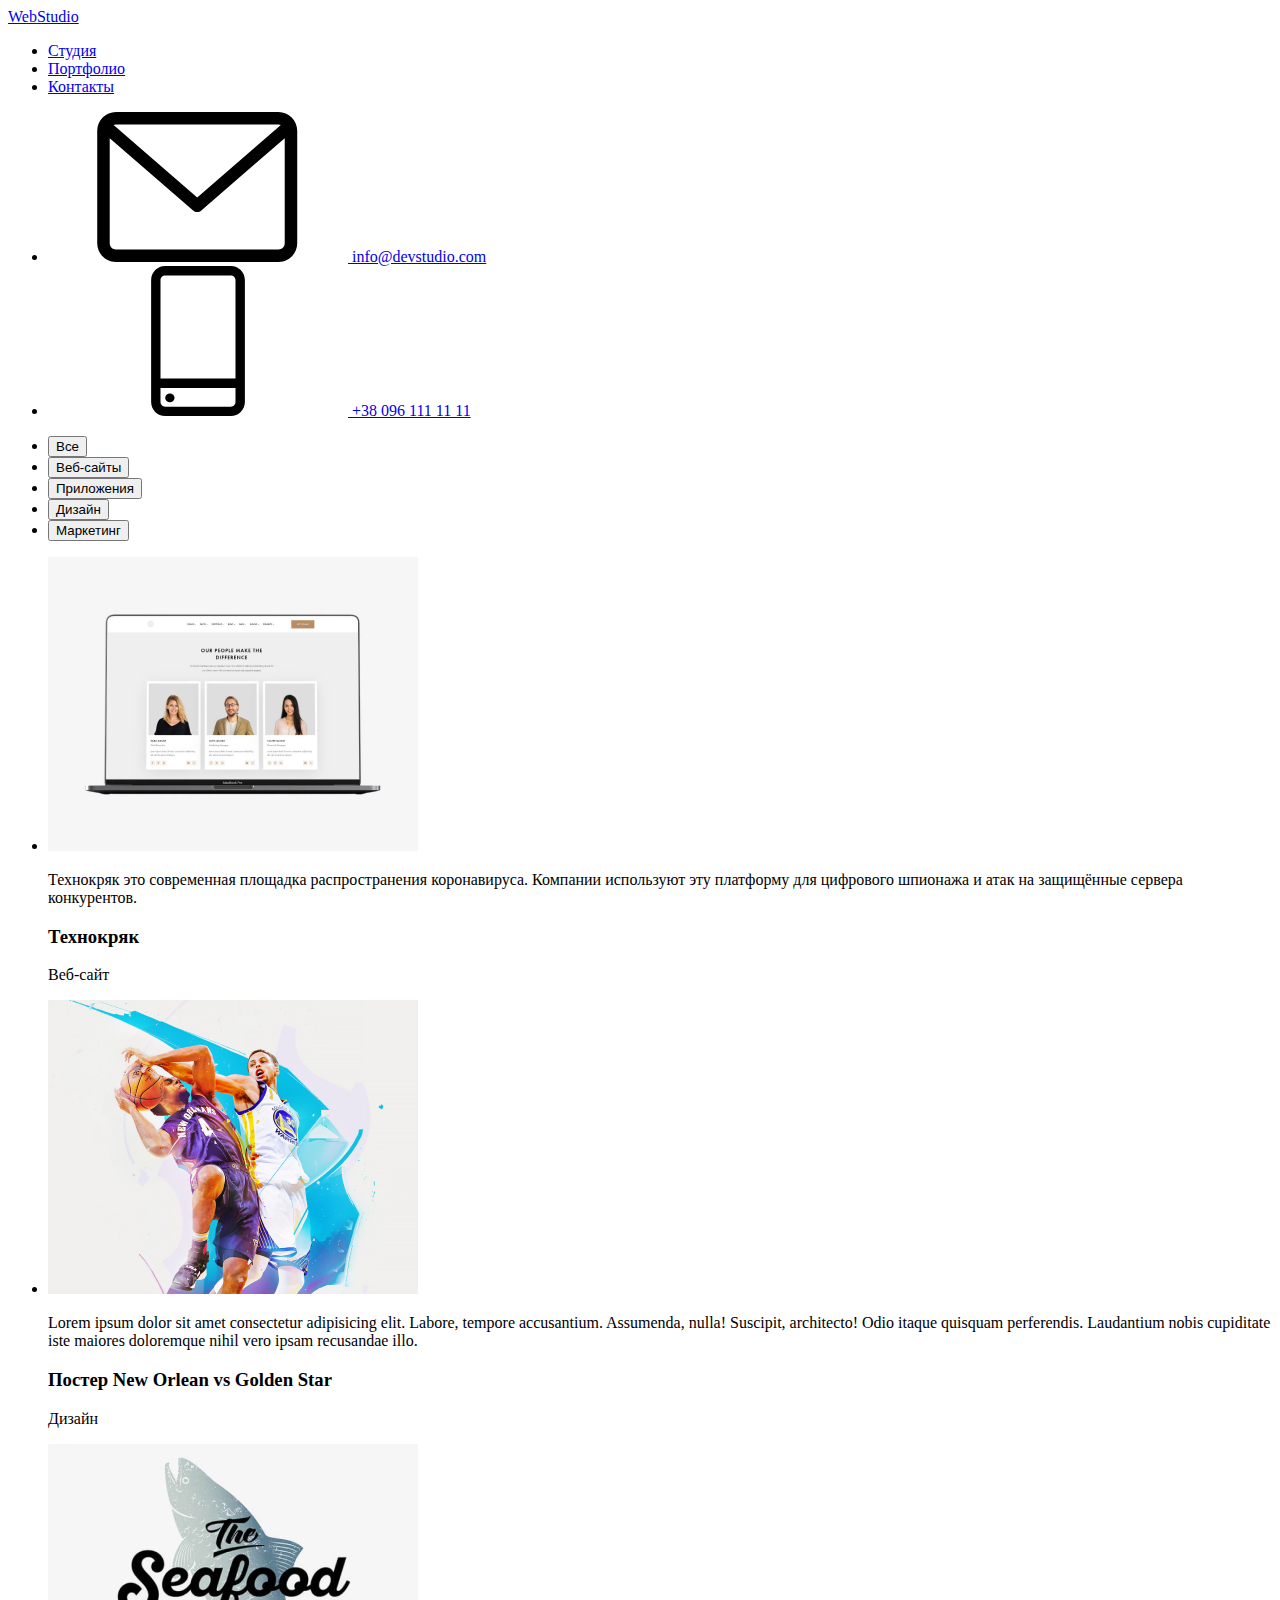
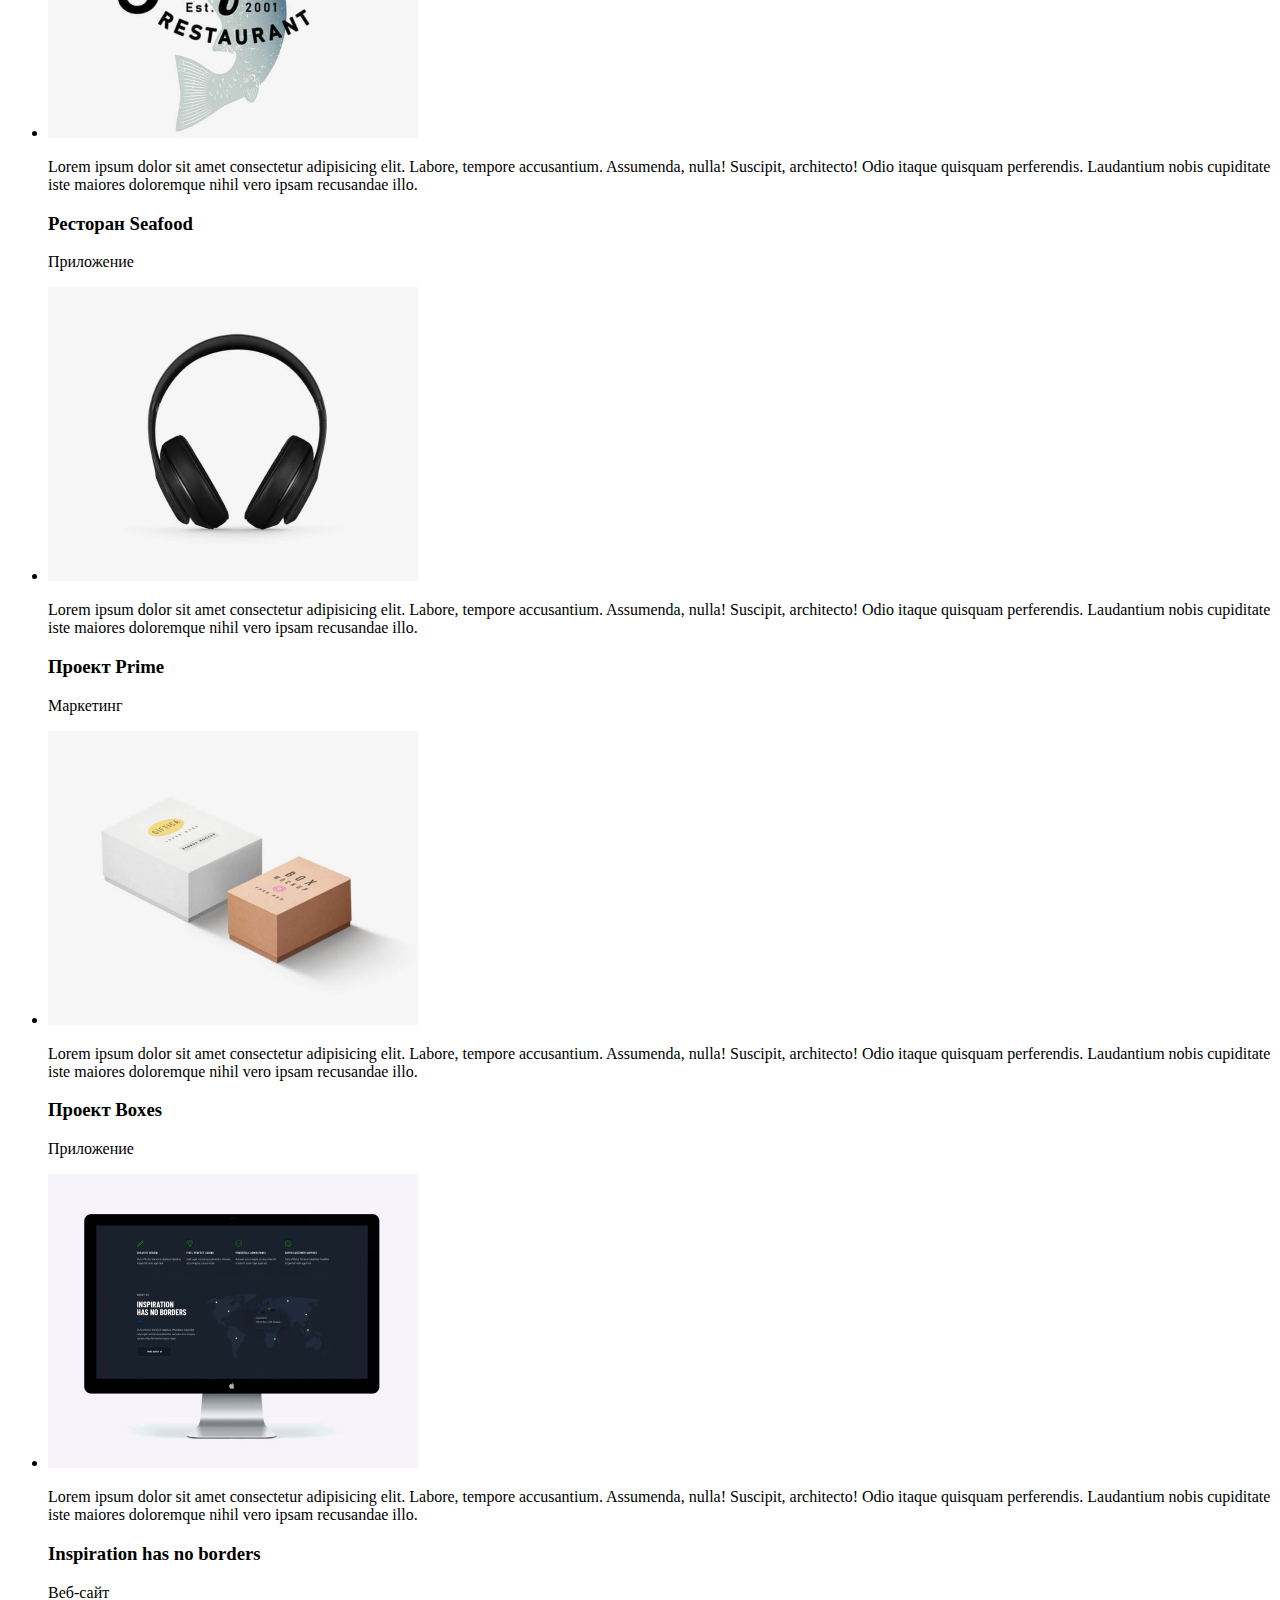
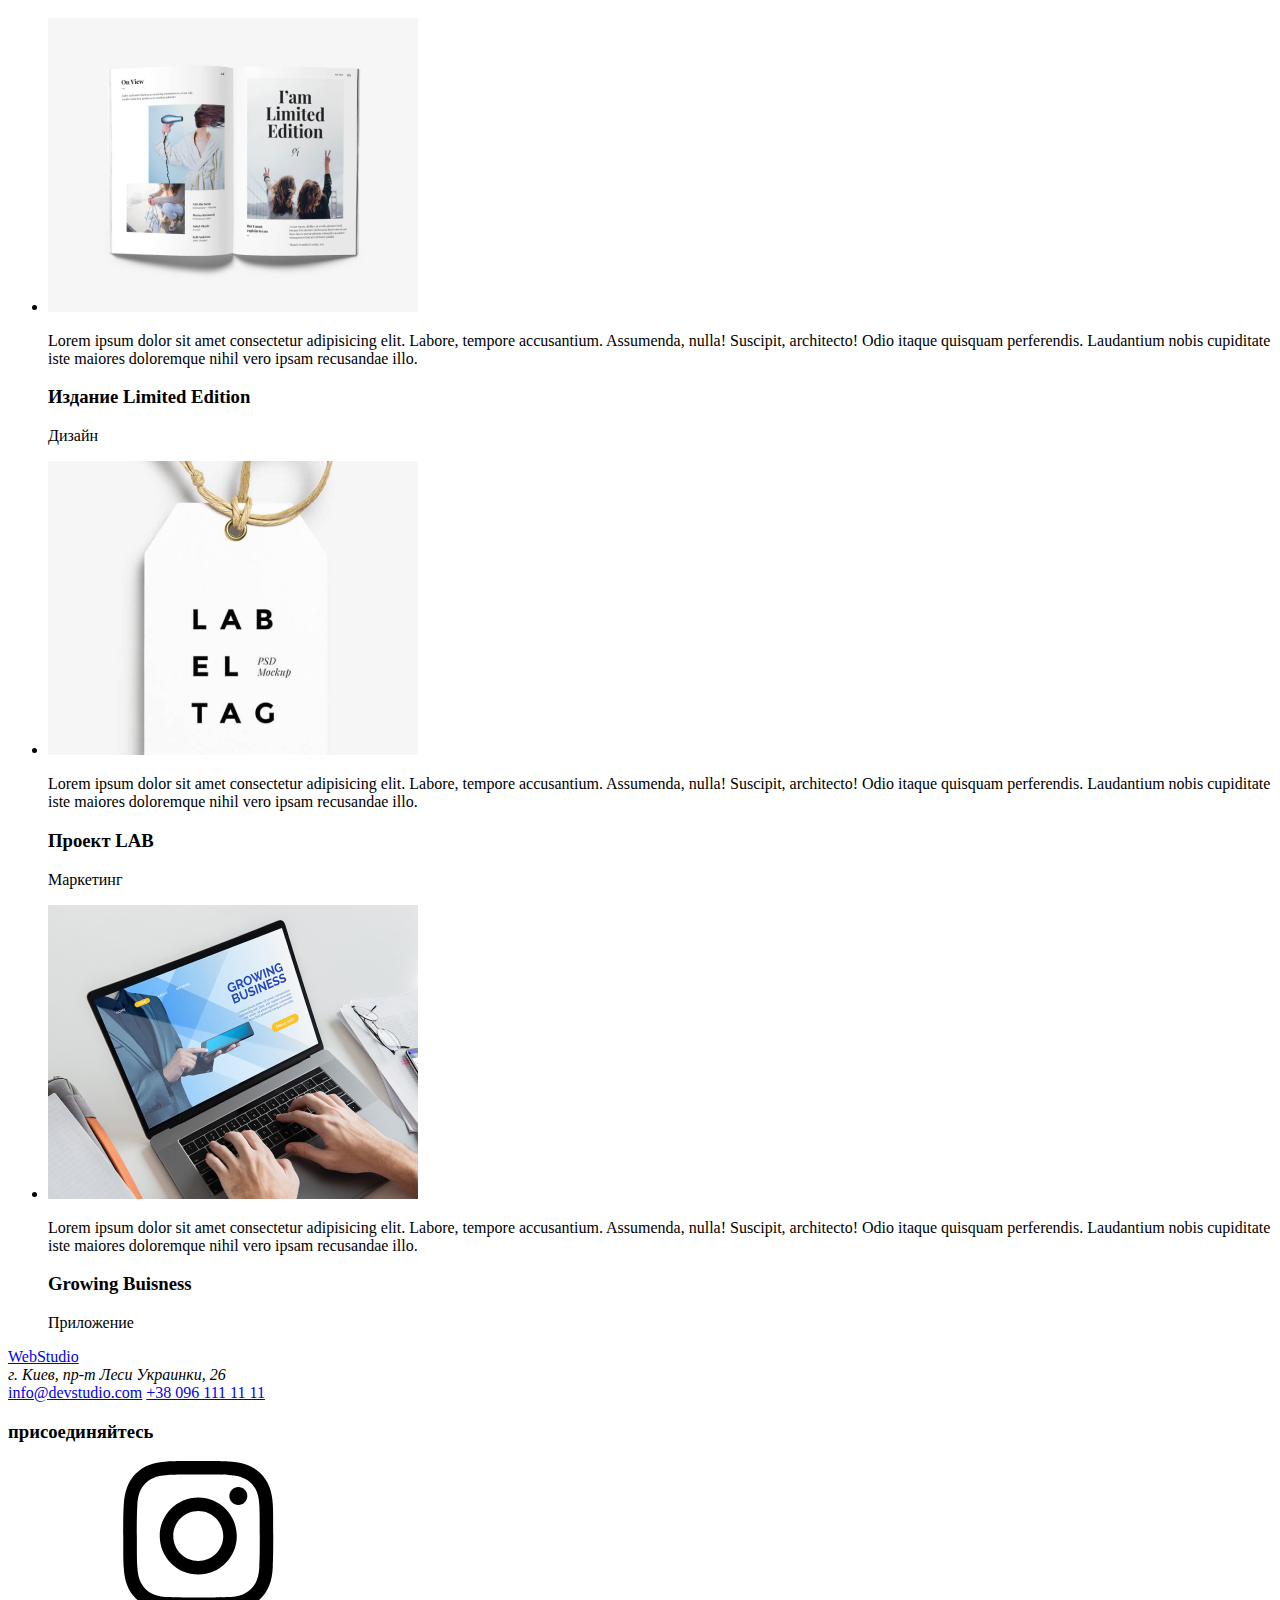
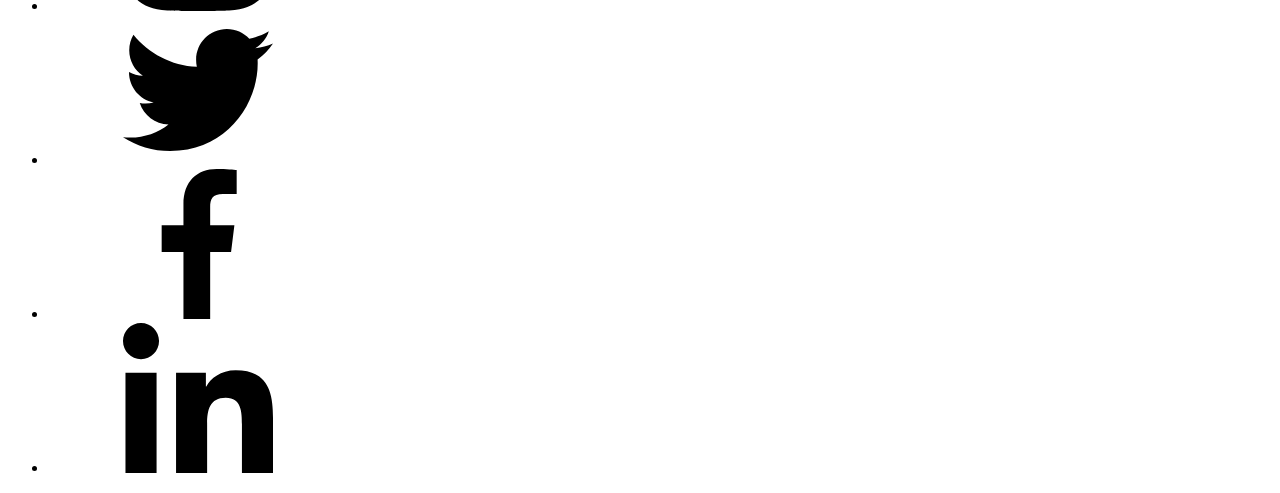
==== portfolio.html @ ac51b651 "goit-markup-hw-07" ====
<!DOCTYPE html>
<html lang="en">
<head>
    <meta charset="UTF-8">
    <meta name="viewport" content="width=device-width, initial-scale=1.0">
    <title>Портфолио</title>
    <link href="https://fonts.googleapis.com/css2?family=Raleway:wght@700&family=Roboto:wght@400;500;700;900&display=swap"
        rel="stylesheet">
    <link rel="stylesheet" href="./CSS/styles.css">
</head>
<body class="portfolio-body">
    <header class="header">
        <!--Menu Container-->
        <div class="container header-container">
            <nav class="navigation">
                <a class="link logo" href="#home"><span class="web">Web</span>Studio</a>
                <ul class="list menu">
                    <li class="menu-item"><a href="./index.html" class="link underline">Студия</a></li>
                    <li class="menu-item"><a href="./portfolio.html" class="link underline-st">Портфолио</a></li>
                    <li class="menu-item"><a href="#contacts" class="link underline">Контакты</a></li>
                </ul>
            </nav>
            <ul class="list menu">
                <li class="menu-item mailto">
                    <a href="mailto:info@devstudio.com" class="contacts-header">
                        <svg class="contact-icons-svg1">
                            <use href="./img/icons/sprite.svg.svg#envelope"></use>
                        </svg>
                        info@devstudio.com</a>
                </li>
                <li class="menu-item phone">
                    <a href="tel:00380961111111" class="contacts-header">
                        <svg class="contact-icons-svg2">
                            <use href="./img/icons/sprite.svg.svg#smartphone"></use>
                        </svg>
                        +38 096 111 11 11</a>
                </li>
            </ul>
        </div>
    </header>
    <main>
        <!--Portfolio Container-->
        <section class="section portfolio-border">
        <div class="container">
            <ul class="portfolio-button">
                <li class="btn-p">
                    <button class="button-portf" type="button">Все</button>
                </li>
                <li class="btn-p">
                    <button class="button-portf" type="button">Веб-сайты</button>
                </li>
                <li class="btn-p">
                    <button class="button-portf" type="button">Приложения</button>
                </li>
                <li class="btn-p">
                    <button class="button-portf" type="button">Дизайн</button>
                </li>
                <li class="btn-p">
                    <button class="button-portf" type="button">Маркетинг</button>
                </li>
            </ul>
            <ul class="portfolio-figure">
                <li class="port-item figure-portf overflow">
                    <div class="overflow">
                        <img src="./img/tehnokrak.jpg" alt="технокряк">
                        <div class="overlay">
                            <p class="overlay-text">Технокряк это современная площадка распространения коронавируса. Компании используют эту платформу для цифрового
                            шпионажа и атак на защищённые сервера конкурентов.</p>
                        </div>
                    </div>
                    <div class="portfoilio-items">
                    <h3 class="project-name">Технокряк</h3>
                    <p class="project-description">Веб-сайт</p>
                    </div>
                </li>
                <li class="port-item figure-portf overflow">
                    <div class="overflow">
                        <img src="./img/posterneworlean.jpg" width="370" height="294" alt="new-orlean-vs-golden-star">
                        <div class="overlay">
                            <p class="overlay-text">Lorem ipsum dolor sit amet consectetur adipisicing elit. Labore, tempore accusantium. Assumenda, nulla! Suscipit, architecto! Odio itaque quisquam perferendis. Laudantium nobis cupiditate iste maiores doloremque nihil vero ipsam recusandae illo.</p>
                        </div>
                    </div>
                    <div class="portfoilio-items">
                    <h3 class="project-name">Постер New Orlean vs Golden Star</h3>
                    <p class="project-description">Дизайн</p>
                    </div>
                </li>
                <li class="port-item figure-portf overflow">
                    <div class="overflow">
                        <img src="./img/restseafood.jpg" width="370" height="294" alt="seafood">
                        <div class="overlay">
                            <p class="overlay-text">Lorem ipsum dolor sit amet consectetur adipisicing elit. Labore, tempore accusantium. Assumenda, nulla! Suscipit,
                                architecto! Odio itaque quisquam perferendis. Laudantium nobis cupiditate iste maiores doloremque nihil vero
                                ipsam recusandae illo.</p>
                        </div>
                    </div>
                    <div class="portfoilio-items">
                    <h3 class="project-name">Ресторан Seafood</h3>
                    <p class="project-description">Приложение</p>
                    </div>
                </li>
                <li class="port-item figure-portf overflow">
                    <div class="overflow">
                        <img src="./img/projectprime.jpg" width="370" height="294" alt="prime">
                        <div class="overlay">
                            <p class="overlay-text">Lorem ipsum dolor sit amet consectetur adipisicing elit. Labore, tempore accusantium. Assumenda, nulla! Suscipit,
                                architecto! Odio itaque quisquam perferendis. Laudantium nobis cupiditate iste maiores doloremque nihil vero
                                ipsam recusandae illo.</p>
                        </div>
                    </div>
                    <div class="portfoilio-items">
                    <h3 class="project-name">Проект Prime</h3>
                    <p class="project-description">Маркетинг</p>
                    </div>
                </li>
                <li class="port-item figure-portf overflow">
                    <div class="overflow">
                        <img src="./img/projectboxes.jpg" width="370" height="294" alt="boxes">
                        <div class="overlay">
                            <p class="overlay-text">Lorem ipsum dolor sit amet consectetur adipisicing elit. Labore, tempore accusantium. Assumenda, nulla! Suscipit,
                                architecto! Odio itaque quisquam perferendis. Laudantium nobis cupiditate iste maiores doloremque nihil vero
                                ipsam recusandae illo.</p>
                        </div>
                    </div>
                    <div class="portfoilio-items">
                    <h3 class="project-name">Проект Boxes</h3>
                    <p class="project-description">Приложение</p>
                    </div>
                </li>
                <li class="port-item figure-portf overflow">
                    <div class="overflow">
                        <img src="./img/inspiration.jpg" width="370" height="294" alt="inspirationweb">
                        <div class="overlay">
                            <p class="overlay-text">Lorem ipsum dolor sit amet consectetur adipisicing elit. Labore, tempore accusantium. Assumenda, nulla! Suscipit,
                                architecto! Odio itaque quisquam perferendis. Laudantium nobis cupiditate iste maiores doloremque nihil vero
                                ipsam recusandae illo.</p>
                        </div>
                    </div>
                    <div class="portfoilio-items">
                    <h3 class="project-name">Inspiration has no borders</h3>
                    <p class="project-description">Веб-сайт</p>
                    </div>
                </li>
                <li class="port-item figure-portf overflow">
                    <div class="overflow">
                        <img src="./img/limitededition.jpg" width="370" height="294" alt="limitededition">
                        <div class="overlay">
                            <p class="overlay-text">Lorem ipsum dolor sit amet consectetur adipisicing elit. Labore, tempore accusantium. Assumenda, nulla! Suscipit,
                                architecto! Odio itaque quisquam perferendis. Laudantium nobis cupiditate iste maiores doloremque nihil vero
                                ipsam recusandae illo.</p>
                        </div>
                    </div>
                    <div class="portfoilio-items">
                    <h3 class="project-name">Издание Limited Edition</h3>
                    <p class="project-description">Дизайн</p>
                    </div>
                </li>
                <li class="port-item figure-portf overflow">
                    <div class="overflow">
                        <img src="./img/projectlab.jpg" width="370" height="294" alt="projectlab">
                        <div class="overlay">
                            <p class="overlay-text">Lorem ipsum dolor sit amet consectetur adipisicing elit. Labore, tempore accusantium. Assumenda, nulla! Suscipit,
                                architecto! Odio itaque quisquam perferendis. Laudantium nobis cupiditate iste maiores doloremque nihil vero
                                ipsam recusandae illo.</p>
                        </div>
                    </div>
                    <div class="portfoilio-items">
                    <h3 class="project-name">Проект LAB</h3>
                    <p class="project-description">Маркетинг</p>
                    </div>
                </li>
                <li class="port-item figure-portf overflow">
                    <div class="overflow">
                        <img src="./img/growingbuisness.jpg" width="370" height="294" alt="GROWINGBUISNESS">
                        <div class="overlay">
                            <p class="overlay-text">Lorem ipsum dolor sit amet consectetur adipisicing elit. Labore, tempore accusantium. Assumenda, nulla! Suscipit,
                                architecto! Odio itaque quisquam perferendis. Laudantium nobis cupiditate iste maiores doloremque nihil vero
                                ipsam recusandae illo.</p>
                        </div>
                    </div>
                    <div class="portfoilio-items">
                    <h3 class="project-name">Growing Buisness</h3>
                    <p class="project-description">Приложение</p>
                    </div>
                </li>
            </ul>
        </div>
        </section>
    </main>
        <footer>
            <!--Footer Container-->
            <div class="container flexbox-footer">
                <div class="footer-info">
                    <a href="#home" class="link logo-footer"><span class="web">Web</span><span class="studio">Studio</span></a>
                    <address class="adress footer-padding">
                        г. Киев, пр-т Леси Украинки, 26
                    </address>
                    <a href="mailto:info@devstudio.com" class="contacts-footer footer-padding">info@devstudio.com</a>
                    <a href="tel:00380961111111" class="contacts-footer footer-padding">+38 096 111 11 11</a>
                </div>
                <div class="footer-info">
                    <h3 class="icon-title">присоединяйтесь</h3>
                    <ul class="list social-icons-footer">
                        <li class="social-icons-item">
                            <a class="social-icons-link-footer" href="https://instagram.com/" target="_blank"
                                rel="noopener noreferer" aria-label="Instagram">
                                <svg class="social-icon-svg footer-icons">
                                    <use href="./img/icons/sprite.svg.svg#instagram"></use>
                                </svg>
                            </a>
                        </li>
                        <li class="social-icons-item">
                            <a class="social-icons-link-footer" href="https://twitter.com/" target="_blank"
                                rel="noopener noreferer" aria-label="Twitter">
                                <svg class="social-icon-svg footer-icons">
                                    <use href="./img/icons/sprite.svg.svg#twitter"></use>
                                </svg>
                            </a>
                        </li>
                        <li class="social-icons-item">
                            <a class="social-icons-link-footer" href="https://facebook.com/" target="_blank"
                                rel="noopener noreferer" aria-label="Facebook">
                                <svg class="social-icon-svg footer-icons">
                                    <use href="./img/icons/sprite.svg.svg#facebook"></use>
                                </svg>
                            </a>
                        </li>
                        <li class="social-icons-item">
                            <a class="social-icons-link-footer" href="https://linkedin.com/" target="_blank"
                                rel="noopener noreferer" aria-label="LinkedIn">
                                <svg class="social-icon-svg footer-icons">
                                    <use href="./img/icons/sprite.svg.svg#linkedin"></use>
                                </svg>
                            </a>
                        </li>
                    </ul>
                </div>
            </div>
        </footer>
</body>
</html>
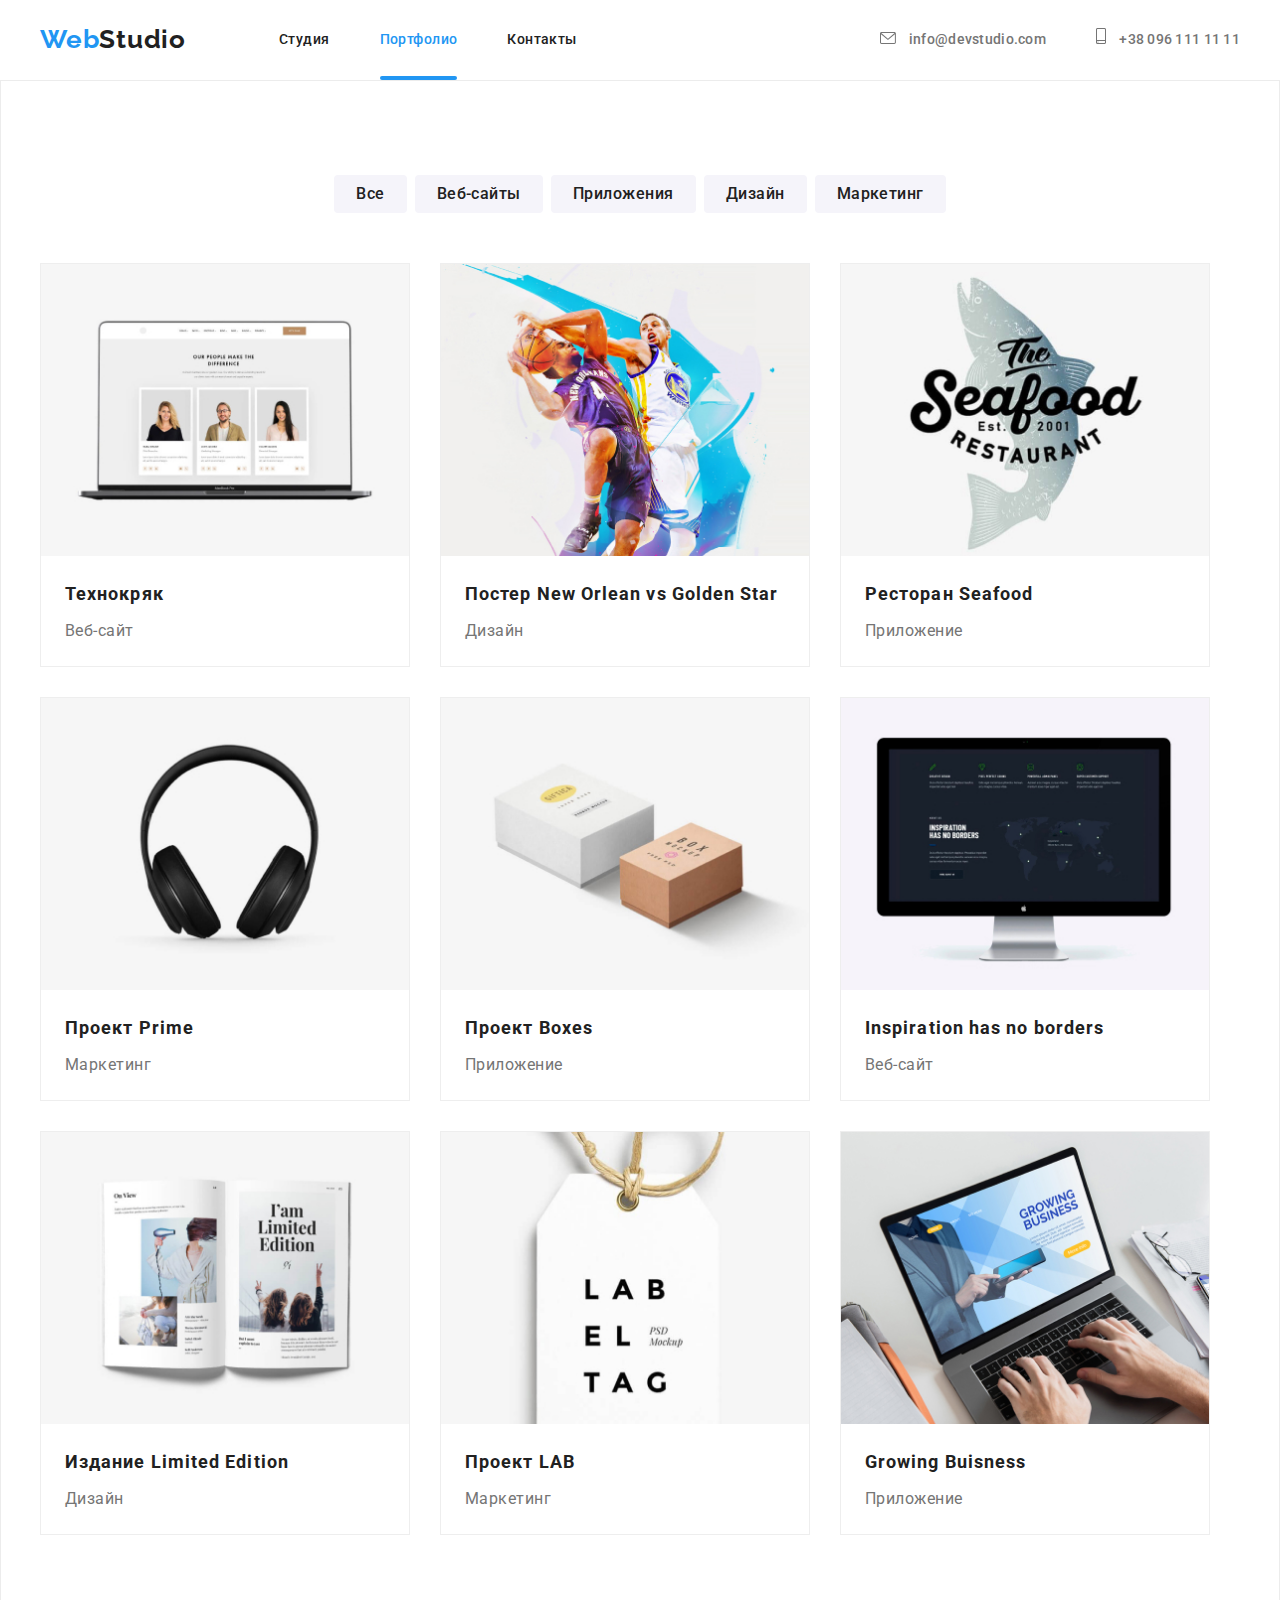
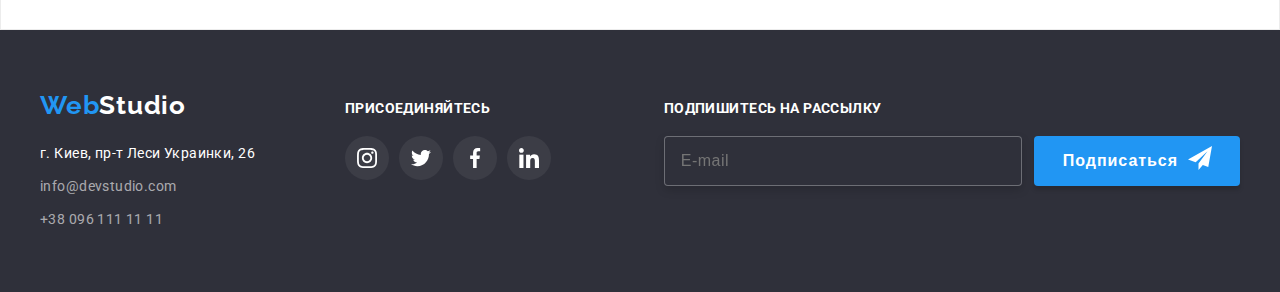
==== commit 709d2756: "goit-markup-hw-07" ====
--- a/portfolio.html
+++ b/portfolio.html
@@ -6,7 +6,7 @@
     <title>Портфолио</title>
     <link href="https://fonts.googleapis.com/css2?family=Raleway:wght@700&family=Roboto:wght@400;500;700;900&display=swap"
         rel="stylesheet">
-    <link rel="stylesheet" href="./CSS/styles.css">
+    <link rel="stylesheet" href="./CSS/portfolio.css">
 </head>
 <body class="portfolio-body">
     <header class="header">
@@ -235,6 +235,17 @@
                         </li>
                     </ul>
                 </div>
+                <div class="subscribe">
+                    <h3 class="sub-title">Подпишитесь на рассылку</h3>
+                    <form class="footer-form" action="mail.php">
+                        <input class="sub-email" type="email" name="email" id="" placeholder="E-mail">
+                        <button class="footer-button" type="submit">Подписаться
+                            <svg class="button-footer-icon-svg">
+                                <use href="./img/icons/sprite.svg.svg#button-footer"></use>
+                            </svg>
+                        </button>
+                    </form>
+                </div>
             </div>
         </footer>
 </body>
--- a/CSS/portfolio.css
+++ b/CSS/portfolio.css
@@ -0,0 +1,676 @@
+:root {
+  --black: #212121;
+  --accent-color: #2196f3;
+  --grey: #757575;
+  --white: #ffffff;
+  --lightblack: #2f303a;
+  --lightgrey: #e5e5e5;
+  --whitegrey: #f5f4fa;
+  --borders-color: #eeeeee;
+  --contacts-footer: rgba(255, 255, 255, 0.6);
+  --icon-color: #afb1b8;
+  --icon-bg-footer: #ffffff10;
+}
+
+@font-face {
+  font-family: "Roboto";
+  font-style: normal;
+  font-weight: 900;
+  font-display: swap;
+  src: url(https://fonts.gstatic.com/s/roboto/v20/KFOlCnqEu92Fr1MmYUtfCRc4EsA.woff2) format("woff2");
+  unicode-range: U+0460-052F, U+1C80-1C88, U+20B4, U+2DE0-2DFF, U+A640-A69F,+ U+FE2E-FE2F;
+}
+
+/* cyrillic */
+@font-face {
+  font-family: "Roboto";
+  font-style: normal;
+  font-weight: 900;
+  font-display: swap;
+  src: url(https://fonts.gstatic.com/s/roboto/v20/KFOlCnqEu92Fr1MmYUtfABc4EsA.woff2) format("woff2");
+  unicode-range: U+0400-045F, U+0490-0491, U+04B0-04B1, U+2116;
+}
+
+/* greek-ext */
+@font-face {
+  font-family: "Roboto";
+  font-style: normal;
+  font-weight: 900;
+  font-display: swap;
+  src: url(https://fonts.gstatic.com/s/roboto/v20/KFOlCnqEu92Fr1MmYUtfCBc4EsA.woff2) format("woff2");
+  unicode-range: U+1F00-1FFF;
+}
+
+/* greek */
+@font-face {
+  font-family: "Roboto";
+  font-style: normal;
+  font-weight: 900;
+  font-display: swap;
+  src: url(https://fonts.gstatic.com/s/roboto/v20/KFOlCnqEu92Fr1MmYUtfBxc4EsA.woff2) format("woff2");
+  unicode-range: U+0370-03FF;
+}
+
+/* vietnamese */
+@font-face {
+  font-family: "Roboto";
+  font-style: normal;
+  font-weight: 900;
+  font-display: swap;
+  src: url(https://fonts.gstatic.com/s/roboto/v20/KFOlCnqEu92Fr1MmYUtfCxc4EsA.woff2) format("woff2");
+  unicode-range: U+0102-0103, U+0110-0111, U+0128-0129, U+0168-0169, U+01A0-01A1,+ U+01AF-01B0, U+1EA0-1EF9, U+20AB;
+}
+
+/* latin-ext */
+@font-face {
+  font-family: "Roboto";
+  font-style: normal;
+  font-weight: 900;
+  font-display: swap;
+  src: url(https://fonts.gstatic.com/s/roboto/v20/KFOlCnqEu92Fr1MmYUtfChc4EsA.woff2) format("woff2");
+  unicode-range: U+0100-024F, U+0259, U+1E00-1EFF, U+2020, U+20A0-20AB,+ U+20AD-20CF, U+2113, U+2C60-2C7F, U+A720-A7FF;
+}
+
+/* latin */
+@font-face {
+  font-family: "Roboto";
+  font-style: normal;
+  font-weight: 900;
+  font-display: swap;
+  src: url(https://fonts.gstatic.com/s/roboto/v20/KFOlCnqEu92Fr1MmYUtfBBc4.woff2) format("woff2");
+  unicode-range: U+0000-00FF, U+0131, U+0152-0153, U+02BB-02BC, U+02C6, U+02DA,+ U+02DC, U+2000-206F, U+2074, U+20AC, U+2122, U+2191, U+2193, U+2212, U+2215,+ U+FEFF, U+FFFD;
+}
+
+html {
+  box-sizing: border-box;
+}
+
+* *::before *::after {
+  box-sizing: inherit;
+}
+
+body {
+  font-family: "Roboto", sans-serif;
+  font-size: 14px;
+  line-height: 1.71;
+  letter-spacing: 0.03em;
+  color: var(--grey);
+}
+
+h1,
+h2,
+h3 {
+  margin-top: 0;
+  margin-bottom: 0;
+}
+
+button {
+  border-color: var(--whitegrey);
+  border-style: hidden;
+}
+
+ul {
+  list-style: none;
+  margin: 0;
+  padding: 0;
+}
+
+header {
+  background: var(--white);
+  padding-top: 24px;
+  padding-bottom: 25px;
+}
+
+img {
+  display: block;
+  max-width: 100%;
+  height: auto;
+}
+
+footer {
+  background: var(--lightblack);
+  padding-top: 60px;
+  padding-bottom: 60px;
+}
+
+p {
+  margin: 0;
+  padding: 0;
+}
+
+.container {
+  width: 1200px;
+  padding-left: 15px;
+  padding-right: 15px;
+  margin-right: auto;
+  margin-left: auto;
+}
+
+.link {
+  color: var(--black);
+  text-decoration: none;
+  font-weight: 500;
+  transition-duration: 250ms;
+  transition-timing-function: cubic-bezier(0.4, 0, 0.2, 1);
+}
+
+.link:hover,
+.link:focus {
+  color: var(--accent-color);
+}
+
+.web {
+  color: var(--accent-color);
+  font-family: "Raleway", sans-serif;
+  font-weight: 700;
+  font-size: 26px;
+  line-height: 31px;
+  letter-spacing: 0.03em;
+}
+
+.studio {
+  color: var(--white);
+  font-family: "Raleway", sans-serif;
+  font-weight: 700;
+  font-size: 26px;
+  line-height: 31px;
+  letter-spacing: 0.03em;
+}
+
+.logo {
+  font-family: "Raleway", sans-serif;
+  font-weight: 700;
+  font-size: 26px;
+  line-height: 31px;
+  letter-spacing: 0.03em;
+}
+
+.flexbox {
+  display: flex;
+  justify-content: space-between;
+}
+
+.content-box {
+  width: calc(100% / 4 - 30px);
+}
+
+.adress {
+  font-style: normal;
+  font-weight: 400;
+  font-size: 14px;
+  line-height: 1.71;
+  letter-spacing: 0.03em;
+  color: var(--white);
+}
+
+.portfolio-body {
+  margin: 0;
+}
+
+.hero-button {
+  padding-bottom: 200px;
+  display: flex;
+  justify-content: center;
+}
+
+.title-button {
+  font-weight: bold;
+  font-size: 16px;
+  line-height: 1.87;
+  letter-spacing: 0.06em;
+  padding: 10px 32px;
+  box-shadow: 0px 4px 4px rgba(0, 0, 0, 0.15);
+  border-radius: 4px;
+  border: 0px;
+  display: inline-block;
+  background-color: var(--accent-color);
+  color: var(--white);
+}
+
+.button-portf {
+  padding-top: 6px;
+  padding-bottom: 6px;
+  padding-right: 22px;
+  padding-left: 22px;
+  color: var(--black);
+  background: var(--whitegrey);
+  border-radius: 4px;
+  font-family: "Roboto";
+  font-weight: 500;
+  font-style: normal;
+  font-size: 16px;
+  line-height: 1.62;
+  text-align: center;
+  letter-spacing: 0.03em;
+  transition-duration: 250ms;
+  transition-timing-function: cubic-bezier(0.4, 0, 0.2, 1);
+}
+
+.button-portf:hover,
+.button-portf:focus {
+  color: var(--whitegrey);
+  background: var(--accent-color);
+}
+
+.portfolio-button {
+  display: flex;
+  justify-content: center;
+  padding-bottom: 50px;
+}
+
+.btn-p:not(:last-child) {
+  margin-right: 8px;
+}
+
+.footer-button {
+  font-weight: bold;
+  font-size: 16px;
+  line-height: 1.87;
+  letter-spacing: 0.06em;
+  box-shadow: 0px 4px 4px rgba(0, 0, 0, 0.15);
+  border-radius: 4px;
+  border: 0px;
+  display: inline-block;
+  background-color: var(--accent-color);
+  color: var(--white);
+  padding-top: 10px;
+  padding-bottom: 10px;
+  padding-right: 62px;
+  padding-left: 29px;
+}
+
+.button-footer-icon-svg {
+  display: inline-block;
+  position: absolute;
+  width: 24px;
+  height: 24px;
+  fill: var(--white);
+  margin-left: 10px;
+}
+
+.form-button {
+  font-weight: bold;
+  font-size: 16px;
+  line-height: 1.87;
+  letter-spacing: 0.06em;
+  padding: 10px 55px;
+  margin-top: 30px;
+  margin-bottom: 40px;
+  box-shadow: 0px 4px 4px rgba(0, 0, 0, 0.15);
+  border-radius: 4px;
+  border: 0px;
+  background-color: var(--accent-color);
+  color: var(--white);
+}
+
+.button-centre {
+  display: flex;
+  justify-content: center;
+}
+
+.menu {
+  display: inline-flex;
+}
+
+.menu-item:not(:last-child) {
+  margin-right: 50px;
+}
+
+.menu-item {
+  position: relative;
+}
+
+.social-icons {
+  display: flex;
+  justify-content: center;
+  padding-top: 16px;
+  padding-bottom: 30px;
+}
+
+.social-icons-footer {
+  display: flex;
+  justify-content: center;
+  padding-top: 20px;
+  padding-left: 70px;
+}
+
+.social-icons-item:not(:last-child) {
+  margin-right: 10px;
+}
+
+.social-icons-link {
+  display: flex;
+  justify-content: center;
+  align-items: center;
+  width: 44px;
+  height: 44px;
+  background-color: var(--white);
+  border-radius: 50%;
+  transition-duration: 250ms;
+  transition-timing-function: cubic-bezier(0.4, 0, 0.2, 1);
+}
+
+.social-icons-link-footer {
+  display: flex;
+  justify-content: center;
+  align-items: center;
+  width: 44px;
+  height: 44px;
+  background-color: var(--icon-bg-footer);
+  border-radius: 50%;
+  transition-duration: 250ms;
+  transition-timing-function: cubic-bezier(0.4, 0, 0.2, 1);
+}
+
+.social-icons-link:hover {
+  background-color: var(--accent-color);
+}
+
+.social-icons-link-footer:hover {
+  background-color: var(--accent-color);
+}
+
+.social-icons-link-footer:hover .footer-icons,
+.social-icons-link-footer:focus .footer-icons {
+  background-color: var(--accent-color);
+}
+
+.social-icons-link:hover .social-icon-svg,
+.social-icons-link:focus .social-icon-svg {
+  fill: var(--white);
+}
+
+.social-icon-svg {
+  width: 20px;
+  height: 20px;
+  fill: var(--icon-color);
+  transition-duration: 250ms;
+  transition-timing-function: cubic-bezier(0.4, 0, 0.2, 1);
+}
+
+.footer-icons {
+  fill: var(--white);
+  transition-duration: 250ms;
+  transition-timing-function: cubic-bezier(0.4, 0, 0.2, 1);
+}
+
+.section {
+  padding-top: 94px;
+  padding-bottom: 94px;
+}
+
+.section-about {
+  padding-bottom: 94px;
+}
+
+.header-container {
+  display: flex;
+  align-items: center;
+  justify-content: flex-end;
+}
+
+.header .logo {
+  margin-right: 93px;
+}
+
+.underline-st {
+  color: var(--accent-color);
+}
+
+.underline-st::after {
+  content: "";
+  display: block;
+  position: absolute;
+  width: 100%;
+  height: 4px;
+  border-radius: 2px;
+  background-color: var(--accent-color);
+  bottom: -29px;
+  left: 0;
+}
+
+.underline:hover::after,
+.underline:focus::after {
+  content: "";
+  display: block;
+  position: absolute;
+  width: 100%;
+  height: 4px;
+  border-radius: 2px;
+  background-color: var(--accent-color);
+  bottom: -29px;
+  left: 0;
+}
+
+.mailto:hover .contact-icons-svg1,
+.mailto:focus .contact-icons-svg1 {
+  fill: var(--accent-color);
+}
+
+.contacts-header {
+  color: var(--grey);
+  text-decoration: none;
+  font-weight: 500;
+  font-size: 14px;
+  line-height: 16px;
+  letter-spacing: 0.02em;
+  transition-duration: 250ms;
+  transition-timing-function: cubic-bezier(0.4, 0, 0.2, 1);
+}
+
+.contacts-header:hover,
+.contacts-header:focus {
+  color: var(--accent-color);
+}
+
+.contact-icons-svg1 {
+  width: 16px;
+  height: 12px;
+  fill: var(--grey);
+  margin-right: 10px;
+  transition-duration: 250ms;
+  transition-timing-function: cubic-bezier(0.4, 0, 0.2, 1);
+}
+
+.phone:hover .contact-icons-svg2,
+.phone:focus .contact-icons-svg2 {
+  fill: var(--accent-color);
+}
+
+.contact-icons-svg2 {
+  width: 10px;
+  height: 16px;
+  fill: var(--grey);
+  margin-right: 10px;
+  transition-duration: 250ms;
+  transition-timing-function: cubic-bezier(0.4, 0, 0.2, 1);
+}
+
+.navigation {
+  display: flex;
+  align-items: center;
+  margin-right: auto;
+}
+
+.portfolio-border {
+  border: 1px solid #ececec;
+}
+
+.portfolio-figure {
+  display: flex;
+  flex-wrap: wrap;
+  margin-top: -30px;
+  margin-left: -30px;
+}
+
+.port-item {
+  margin-top: 30px;
+  margin-left: 30px;
+  transition-duration: 250ms;
+  transition-timing-function: cubic-bezier(0.4, 0, 0.2, 1);
+}
+
+.port-item:hover,
+.port-item:focus {
+  box-shadow: 0px 1px 1px rgba(0, 0, 0, 0.12), 0px 4px 4px rgba(0, 0, 0, 0.06), 1px 4px 6px rgba(0, 0, 0, 0.16);
+}
+
+.figure-portf {
+  width: 370px;
+  height: 404px;
+  background: var(--white);
+  border: 1px solid var(--borders-color);
+  box-sizing: border-box;
+}
+
+.overflow {
+  position: relative;
+  overflow: hidden;
+}
+
+.overlay {
+  position: absolute;
+  top: 0;
+  left: 0;
+  width: 100%;
+  height: 100%;
+  background: rgba(33, 150, 243, 0.9);
+  transform: translateY(100%);
+  transition-duration: 250ms;
+  transition-timing-function: cubic-bezier(0.4, 0, 0.2, 1);
+}
+
+.overflow:hover .overlay {
+  transform: translateX(0);
+}
+
+.overlay-text {
+  font-weight: normal;
+  font-size: 18px;
+  line-height: 1.56;
+  letter-spacing: 0.03em;
+  color: var(--white);
+  padding-top: 63px;
+  padding-bottom: 63px;
+  padding-right: 24px;
+  padding-left: 24px;
+}
+
+.portfoilio-items {
+  padding-top: 20px;
+  padding-bottom: 20px;
+  padding-left: 24px;
+  padding-right: 24px;
+}
+
+.project-name {
+  padding-bottom: 4px;
+  width: 322px;
+  height: 36px;
+  font-weight: bold;
+  font-size: 18px;
+  line-height: 2;
+  letter-spacing: 0.06em;
+  color: var(--black);
+}
+
+.project-description {
+  width: 322px;
+  height: 30px;
+  font-weight: 400;
+  font-size: 16px;
+  line-height: 1.87;
+  letter-spacing: 0.03em;
+  color: var(--grey);
+}
+
+.flexbox-footer {
+  display: flex;
+  justify-content: space-between;
+}
+
+.footer-info {
+  display: flex;
+  flex-direction: column;
+}
+
+.logo-footer {
+  padding-bottom: 20px;
+}
+
+.footer-padding:not(:last-child) {
+  padding-bottom: 9px;
+}
+
+.contacts-footer {
+  text-decoration: none;
+  color: var(--contacts-footer);
+  font-style: normal;
+  font-weight: 400;
+  font-size: 14px;
+  line-height: 1.71;
+  letter-spacing: 0.03em;
+  transition-duration: 250ms;
+  transition-timing-function: cubic-bezier(0.4, 0, 0.2, 1);
+}
+
+.contacts-footer:hover,
+.contacts-footer:focus {
+  color: var(--accent-color);
+}
+
+.icon-title {
+  font-weight: bold;
+  font-size: 14px;
+  line-height: 16px;
+  letter-spacing: 0.03em;
+  text-transform: uppercase;
+  color: var(--white);
+  padding-top: 10px;
+  padding-left: 70px;
+}
+
+.subscribe {
+  margin-left: 93px;
+}
+
+.sub-title {
+  font-weight: bold;
+  font-size: 14px;
+  line-height: 16px;
+  letter-spacing: 0.03em;
+  text-transform: uppercase;
+  color: var(--white);
+  padding-top: 10px;
+  padding-bottom: 20px;
+}
+
+.footer-form {
+  display: inline-flex;
+  justify-content: flex-end;
+}
+
+.sub-email {
+  border: 1px solid rgba(255, 255, 255, 0.3);
+  box-sizing: border-box;
+  filter: drop-shadow(0px 4px 4px rgba(0, 0, 0, 0.15));
+  border-radius: 4px;
+  background-color: var(--lightblack);
+  width: 358px;
+  height: 50px;
+  padding-top: 15px;
+  padding-bottom: 15px;
+  padding-left: 16px;
+  margin-right: 12px;
+  font-weight: normal;
+  font-size: 16px;
+  color: rgba(255, 255, 255, 0.6);
+  line-height: 1.25;
+  letter-spacing: 0.03em;
+}
+/*# sourceMappingURL=portfolio.css.map */